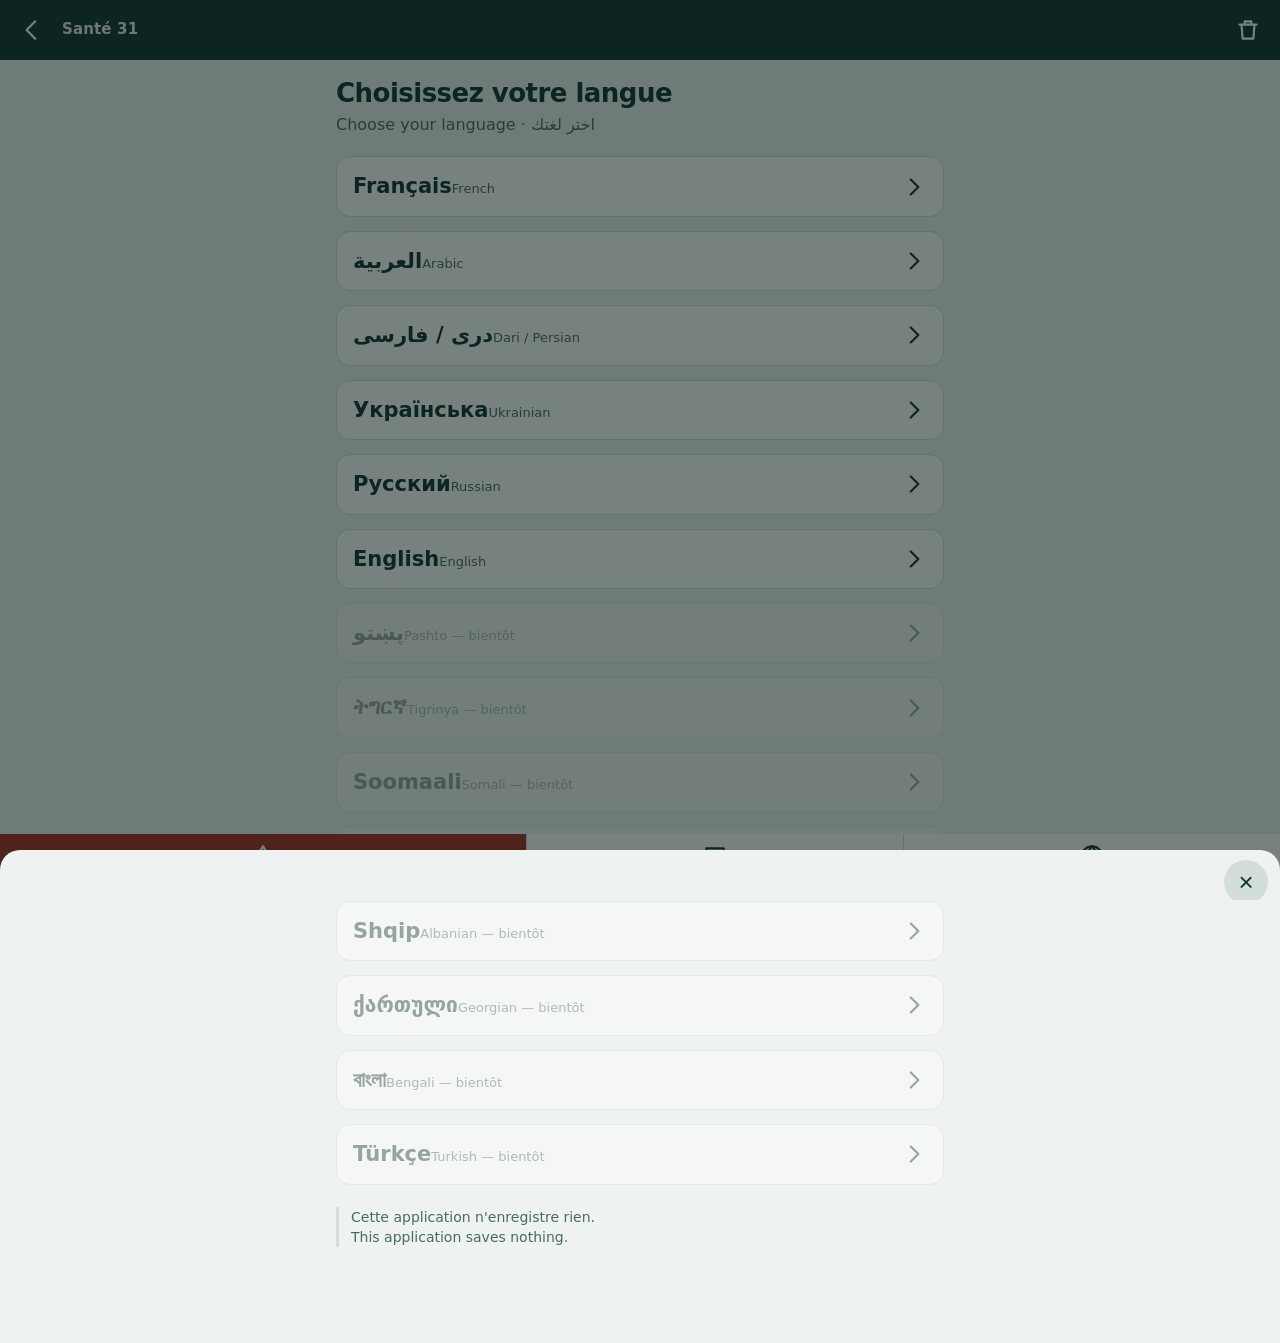
==== index.html @ a59f93a9 "Corriger la structure des dossiers" ====
<!DOCTYPE html>
<html lang="fr">
<head>
<meta charset="utf-8">
<meta name="viewport" content="width=device-width, initial-scale=1, viewport-fit=cover">
<meta name="theme-color" content="#12332F">
<title>Santé 31 — orientation</title>
<link rel="manifest" href="manifest.webmanifest">
<link rel="icon" href="icons/icon-192.png">
<link rel="stylesheet" href="styles.css">
</head>
<body>

<header id="topbar">
  <button id="btn-back" class="icon-btn" aria-label="Retour" hidden>
    <svg viewBox="0 0 24 24" aria-hidden="true"><path d="M15 4 7 12l8 8"/></svg>
  </button>
  <span id="crumb"></span>
  <button id="btn-reset" class="icon-btn" aria-label="Effacer et recommencer">
    <svg viewBox="0 0 24 24" aria-hidden="true"><path d="M4 7h16M9 7V4h6v3M6 7l1 13h10l1-13"/></svg>
  </button>
</header>

<main id="app" tabindex="-1"></main>

<nav id="dock">
  <button class="dock-btn dock-danger" data-open="urgence">
    <svg viewBox="0 0 24 24" aria-hidden="true"><path d="M12 3 2 20h20L12 3zM12 9v5M12 17v.5"/></svg>
    <span data-i18n="dock.urgence">Urgence</span>
  </button>
  <button class="dock-btn" data-open="phrases">
    <svg viewBox="0 0 24 24" aria-hidden="true"><path d="M4 5h16v11H9l-5 4V5z"/></svg>
    <span data-i18n="dock.phrases">Phrases</span>
  </button>
  <button class="dock-btn" data-open="langue">
    <svg viewBox="0 0 24 24" aria-hidden="true"><circle cx="12" cy="12" r="9"/><path d="M3 12h18M12 3c5 5 5 13 0 18M12 3C7 8 7 16 12 21"/></svg>
    <span data-i18n="dock.langue">Langue</span>
  </button>
</nav>

<div id="sheet" class="sheet" hidden>
  <div class="sheet-inner" role="dialog" aria-modal="true">
    <button id="sheet-close" class="sheet-close" aria-label="Fermer">&#215;</button>
    <div id="sheet-body"></div>
  </div>
</div>

<script src="app.js"></script>
</body>
</html>
---- styles.css ----
/* ============================================================
   Santé 31 — orientation des personnes allophones
   Palette : encre vert-pétrole, papier gris-vert, ambre d'action,
   brique d'urgence. Pas de webfont : les scripts arabe, cyrillique,
   guèze et devanagari doivent s'afficher avec la police système.
   ============================================================ */

:root{
  --papier:#EEF2F0;
  --papier-haut:#FFFFFF;
  --encre:#12332F;
  --encre-doux:#4A6A64;
  --ambre:#D98E1F;
  --ambre-clair:#FBEDD5;
  --brique:#A82F22;
  --brique-clair:#F8E4E1;
  --sauge:#5C8F7B;
  --trait:#D3DEDA;

  --r:14px;
  --tap:56px;
  --ui:system-ui,-apple-system,"Segoe UI",Roboto,"Noto Sans","Noto Sans Arabic","Noto Sans Ethiopic",sans-serif;
  --gap:14px;
}

*{box-sizing:border-box;-webkit-tap-highlight-color:transparent}
html,body{margin:0;padding:0}
body{
  font-family:var(--ui);
  background:var(--papier);
  color:var(--encre);
  font-size:18px;
  line-height:1.45;
  padding-bottom:calc(78px + env(safe-area-inset-bottom));
  overflow-wrap:break-word;
}
body[dir="rtl"]{direction:rtl}

svg{width:26px;height:26px;fill:none;stroke:currentColor;stroke-width:2;stroke-linecap:round;stroke-linejoin:round}

/* ---------- barre haute ---------- */
#topbar{
  position:sticky;top:0;z-index:20;
  display:flex;align-items:center;gap:8px;
  padding:calc(8px + env(safe-area-inset-top)) 10px 8px;
  background:var(--encre);color:#fff;
}
#crumb{flex:1;font-size:15px;font-weight:600;letter-spacing:.01em;opacity:.9}
.icon-btn{
  min-width:44px;min-height:44px;
  display:grid;place-items:center;
  background:transparent;border:0;color:inherit;border-radius:10px;cursor:pointer;
}
.icon-btn:active{background:rgba(255,255,255,.15)}
body[dir="rtl"] #btn-back svg{transform:scaleX(-1)}

/* ---------- contenu ---------- */
#app{padding:18px 16px 8px;max-width:640px;margin:0 auto;outline:none}

h1{font-size:26px;line-height:1.2;font-weight:800;letter-spacing:-.02em;margin:0 0 4px}
h2{font-size:20px;font-weight:700;margin:26px 0 10px}
.sub{color:var(--encre-doux);font-size:16px;margin:0 0 20px}

/* La signature de l'appli : chaque titre porte sa version française
   sous la version traduite, pour pouvoir montrer l'écran au soignant. */
.fr-echo{
  display:block;font-size:14px;font-weight:600;color:var(--sauge);
  letter-spacing:.02em;margin-top:2px;direction:ltr;text-align:start;
}
body[dir="rtl"] .fr-echo{text-align:right}

/* ---------- grilles de choix ---------- */
.grid{display:grid;gap:var(--gap)}
.grid-2{grid-template-columns:repeat(2,1fr)}

.choice{
  display:flex;align-items:center;gap:14px;
  width:100%;min-height:var(--tap);
  padding:14px 16px;
  background:var(--papier-haut);border:1.5px solid var(--trait);border-radius:var(--r);
  font:inherit;color:inherit;text-align:start;cursor:pointer;
}
.choice:active{border-color:var(--ambre);background:var(--ambre-clair)}
.choice:focus-visible{outline:3px solid var(--ambre);outline-offset:2px}
.choice .lead{font-size:19px;font-weight:700;display:block}
.choice .echo{font-size:13px;color:var(--encre-doux);display:block;direction:ltr}
body[dir="rtl"] .choice .echo{text-align:right}
.choice .pic{
  flex:0 0 46px;height:46px;border-radius:12px;
  display:grid;place-items:center;background:var(--papier);color:var(--sauge);
}
.choice .pic svg{width:26px;height:26px}
.choice.tall{flex-direction:column;align-items:flex-start;justify-content:center;min-height:104px;gap:8px}

.langue-btn{justify-content:space-between}
.langue-btn .nom{font-size:21px;font-weight:700}
.langue-btn .lat{font-size:13px;color:var(--encre-doux);direction:ltr}
.langue-btn[disabled]{opacity:.4}

/* ---------- fiches structures ---------- */
.carte{
  background:var(--papier-haut);border:1.5px solid var(--trait);border-radius:var(--r);
  padding:16px;margin-bottom:var(--gap);
}
.carte h3{margin:0 0 2px;font-size:19px;font-weight:700;direction:ltr;text-align:start}
.carte .adr{margin:0 0 10px;color:var(--encre-doux);font-size:15px;direction:ltr;text-align:start}
.tags{display:flex;flex-wrap:wrap;gap:6px;margin:10px 0 0}
.tag{
  font-size:13px;font-weight:600;padding:5px 10px;border-radius:999px;
  background:var(--papier);color:var(--encre-doux);
}
.tag.oui{background:#E4F0EA;color:#2C6B51}
.tag.attention{background:var(--ambre-clair);color:#8A5A08}

.actions{display:flex;gap:10px;margin-top:14px;flex-wrap:wrap}
.btn{
  flex:1 1 auto;min-height:50px;min-width:130px;
  display:inline-flex;align-items:center;justify-content:center;gap:8px;
  padding:0 16px;border-radius:12px;border:0;
  font:inherit;font-weight:700;cursor:pointer;text-decoration:none;
  background:var(--encre);color:#fff;
}
.btn.ghost{background:transparent;border:1.5px solid var(--trait);color:var(--encre)}
.btn.danger{background:var(--brique);color:#fff}
.btn svg{width:22px;height:22px}

/* ---------- dock bas ---------- */
#dock{
  position:fixed;left:0;right:0;bottom:0;z-index:30;
  display:grid;grid-template-columns:1.4fr 1fr 1fr;gap:1px;
  background:var(--trait);
  padding-bottom:env(safe-area-inset-bottom);
}
.dock-btn{
  min-height:66px;border:0;background:var(--papier-haut);
  display:flex;flex-direction:column;align-items:center;justify-content:center;gap:3px;
  font:inherit;font-size:13px;font-weight:700;color:var(--encre);cursor:pointer;
}
.dock-btn:active{background:var(--papier)}
.dock-danger{background:var(--brique);color:#fff}
.dock-danger:active{background:#8C251A}

/* ---------- panneau (urgence / phrases / langue) ---------- */
.sheet{position:fixed;inset:0;z-index:40;background:rgba(9,26,24,.55);display:flex;align-items:flex-end}
.sheet-inner{
  background:var(--papier);width:100%;max-height:88vh;overflow-y:auto;
  border-radius:20px 20px 0 0;padding:22px 16px calc(28px + env(safe-area-inset-bottom));
  position:relative;
}
.sheet-close{
  position:absolute;inset-inline-end:12px;top:10px;
  width:44px;height:44px;border:0;border-radius:50%;
  background:var(--trait);font-size:26px;line-height:1;color:var(--encre);cursor:pointer;
}

.urgence-ligne{
  display:flex;align-items:center;gap:14px;
  background:var(--papier-haut);border:1.5px solid var(--trait);border-inline-start:6px solid var(--brique);
  border-radius:var(--r);padding:14px 16px;margin-bottom:10px;text-decoration:none;color:inherit;
}
.urgence-ligne .num{font-size:30px;font-weight:800;letter-spacing:-.02em;direction:ltr}
.urgence-ligne .quoi{font-size:15px;font-weight:600}
.urgence-ligne .quoi small{display:block;font-weight:500;color:var(--encre-doux);direction:ltr;text-align:start}

.phrase{
  background:var(--papier-haut);border:1.5px solid var(--trait);border-radius:var(--r);
  padding:14px 16px;margin-bottom:10px;
}
.phrase .pt{font-size:18px;font-weight:700}
.phrase .pf{margin-top:6px;font-size:17px;color:var(--brique);direction:ltr;text-align:start;font-weight:600}

.note{
  font-size:14px;color:var(--encre-doux);
  border-inline-start:3px solid var(--trait);padding-inline-start:12px;margin:22px 0 10px;
}
.maj{font-size:13px;color:var(--encre-doux);text-align:center;margin:24px 0 4px}

@media (prefers-reduced-motion:no-preference){
  #app>*{animation:rise .22s ease-out both}
}
@keyframes rise{from{opacity:0;transform:translateY(8px)}to{opacity:1;transform:none}}

@media (min-width:520px){ .grid-2{grid-template-columns:repeat(3,1fr)} }
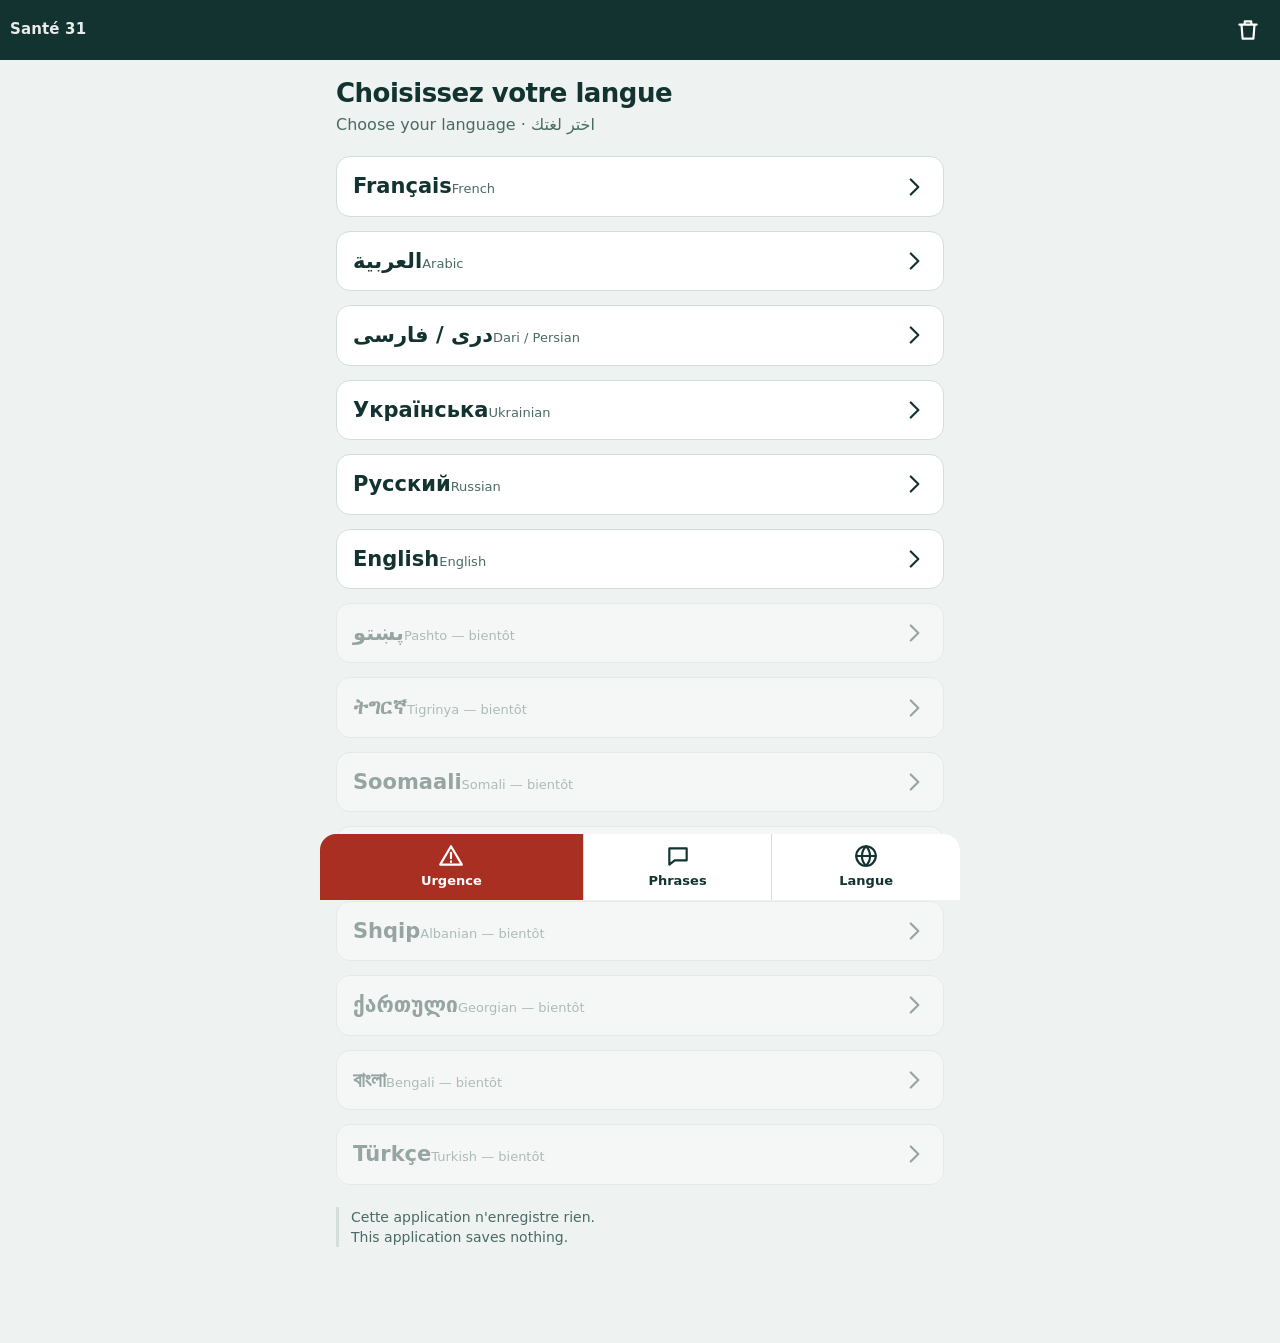
==== commit 4c6babeb: "Add files via upload" ====
--- a/index.html
+++ b/index.html
@@ -7,7 +7,7 @@
 <title>Santé 31 — orientation</title>
 <link rel="manifest" href="manifest.webmanifest">
 <link rel="icon" href="icons/icon-192.png">
-<link rel="stylesheet" href="styles.css">
+<link rel="stylesheet" href="styles.css?v=2">
 </head>
 <body>
 
@@ -38,13 +38,13 @@
   </button>
 </nav>
 
-<div id="sheet" class="sheet" hidden>
+<div id="sheet" class="sheet">
   <div class="sheet-inner" role="dialog" aria-modal="true">
     <button id="sheet-close" class="sheet-close" aria-label="Fermer">&#215;</button>
     <div id="sheet-body"></div>
   </div>
 </div>
 
-<script src="app.js"></script>
+<script src="app.js?v=2"></script>
 </body>
 </html>
--- a/styles.css
+++ b/styles.css
@@ -24,6 +24,8 @@
 }
 
 *{box-sizing:border-box;-webkit-tap-highlight-color:transparent}
+/* L attribut hidden doit toujours gagner sur les display: des regles ci-dessous */
+[hidden]{display:none !important}
 html,body{margin:0;padding:0}
 body{
   font-family:var(--ui);
@@ -56,6 +58,11 @@
 
 /* ---------- contenu ---------- */
 #app{padding:18px 16px 8px;max-width:640px;margin:0 auto;outline:none}
+#topbar>*{max-width:none}
+@media (min-width:700px){
+  #dock{max-width:640px;margin:0 auto;border-radius:16px 16px 0 0;overflow:hidden}
+  .sheet-inner{max-width:640px;margin:0 auto;border-radius:20px 20px 0 0}
+}
 
 h1{font-size:26px;line-height:1.2;font-weight:800;letter-spacing:-.02em;margin:0 0 4px}
 h2{font-size:20px;font-weight:700;margin:26px 0 10px}
@@ -141,7 +148,8 @@
 .dock-danger:active{background:#8C251A}
 
 /* ---------- panneau (urgence / phrases / langue) ---------- */
-.sheet{position:fixed;inset:0;z-index:40;background:rgba(9,26,24,.55);display:flex;align-items:flex-end}
+.sheet{display:none}
+.sheet.ouvert{position:fixed;inset:0;z-index:40;background:rgba(9,26,24,.55);display:flex;align-items:flex-end}
 .sheet-inner{
   background:var(--papier);width:100%;max-height:88vh;overflow-y:auto;
   border-radius:20px 20px 0 0;padding:22px 16px calc(28px + env(safe-area-inset-bottom));
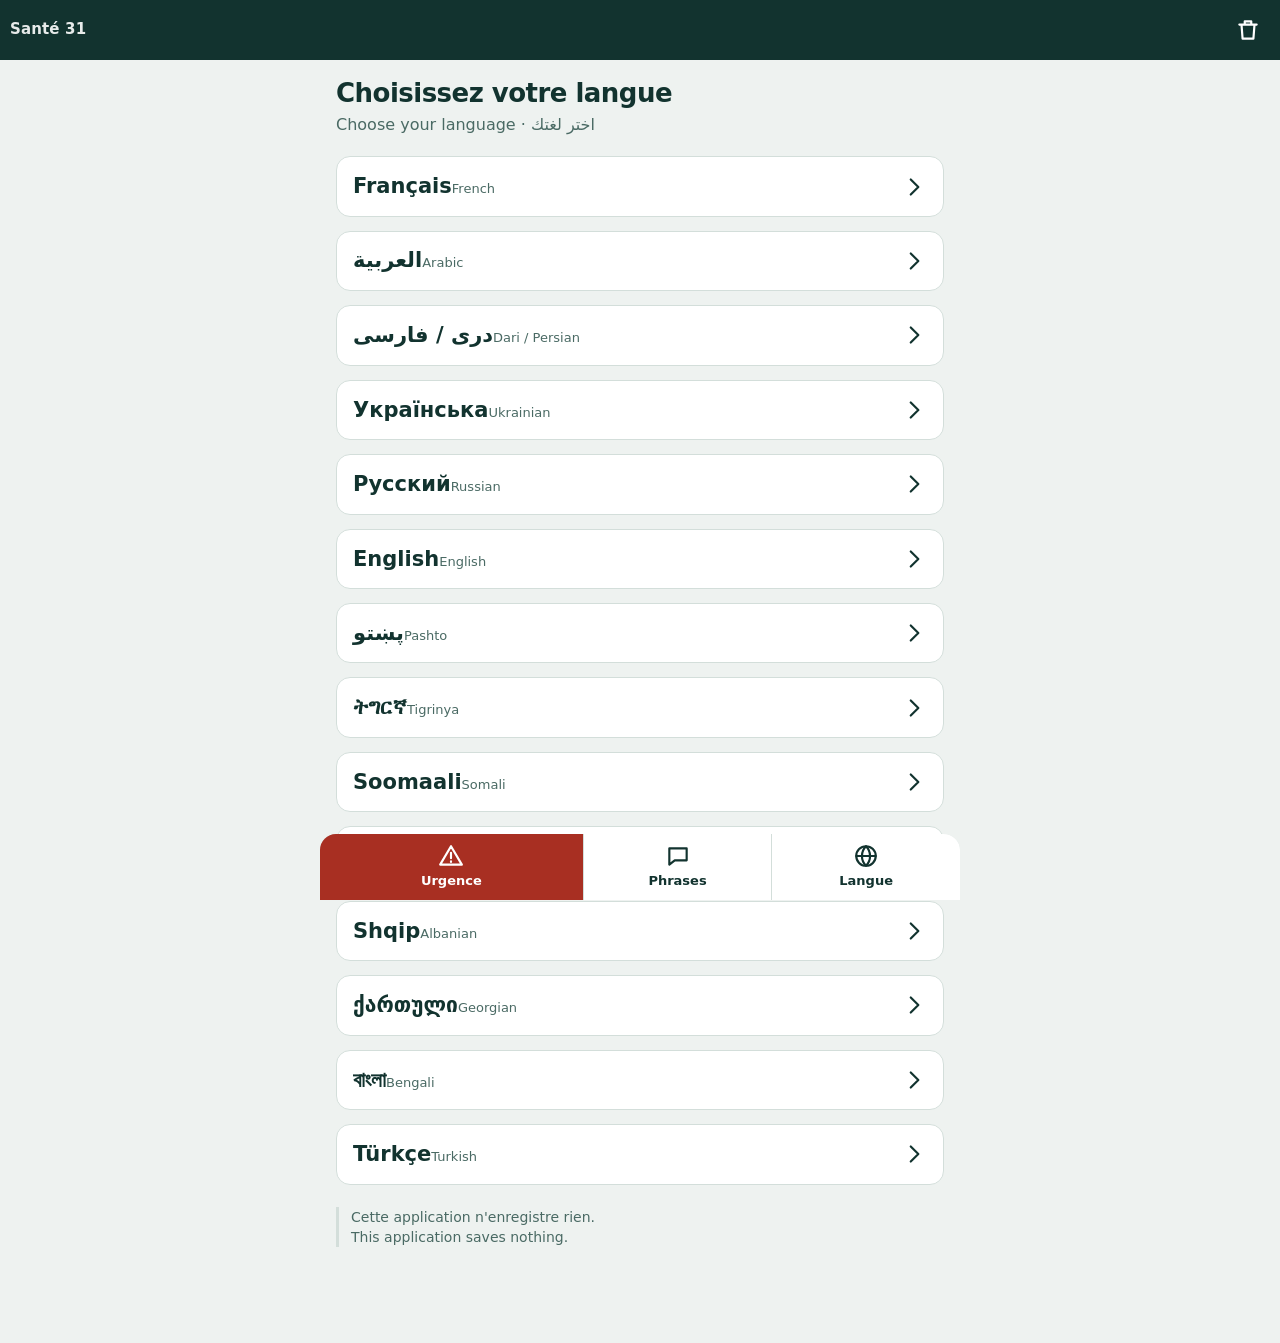
==== commit c085d4c1: "v2 a la racine" ====
--- a/index.html
+++ b/index.html
@@ -7,7 +7,7 @@
 <title>Santé 31 — orientation</title>
 <link rel="manifest" href="manifest.webmanifest">
 <link rel="icon" href="icons/icon-192.png">
-<link rel="stylesheet" href="styles.css?v=2">
+<link rel="stylesheet" href="styles.css?v=3">
 </head>
 <body>
 
@@ -45,6 +45,6 @@
   </div>
 </div>
 
-<script src="app.js?v=2"></script>
+<script src="app.js?v=3"></script>
 </body>
 </html>
